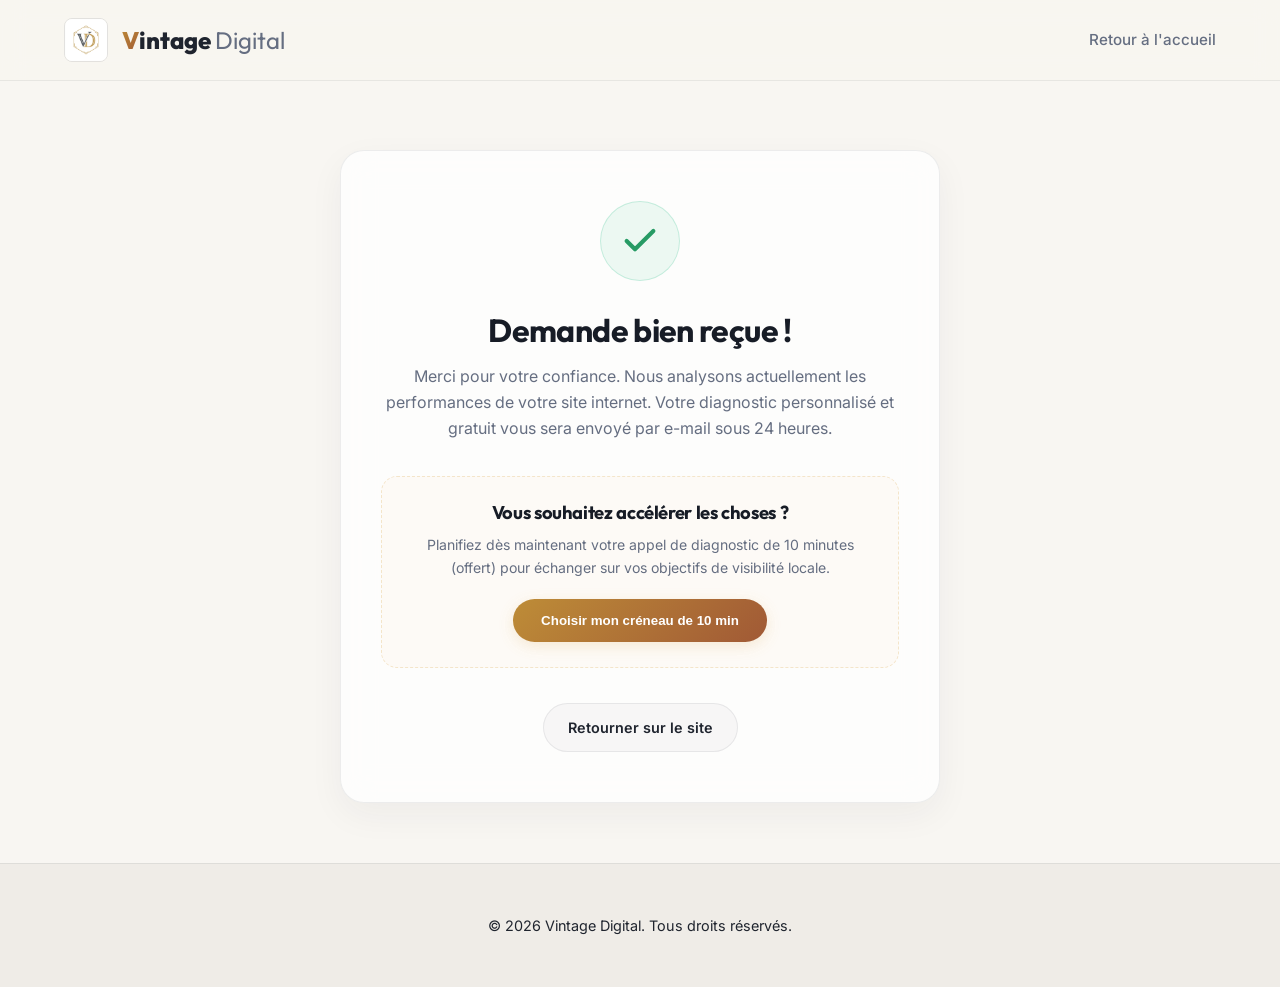
==== merci.html @ baa90aeb "Initial commit - Vintage Digital" ====
<!DOCTYPE html>
<html lang="fr">
<head>
    <meta charset="UTF-8">
    <meta name="viewport" content="width=device-width, initial-scale=1.0">
    <title>Merci pour votre demande — Vintage Digital</title>
    <link rel="preconnect" href="https://fonts.googleapis.com">
    <link rel="preconnect" href="https://fonts.gstatic.com" crossorigin>
    <link href="https://fonts.googleapis.com/css2?family=Inter:wght@300;400;500;600;700&family=Outfit:wght@400;500;600;700;800&display=swap" rel="stylesheet">
    <link rel="stylesheet" href="index.css">
    <style>
        .thankyou-container {
            max-width: 600px;
            margin: 150px auto 60px auto;
            padding: 50px 40px;
            background: var(--glass-bg);
            backdrop-filter: blur(16px);
            -webkit-backdrop-filter: blur(16px);
            border: 1px solid var(--glass-border);
            border-radius: 24px;
            box-shadow: var(--glass-shadow);
            text-align: center;
        }
        .success-icon {
            background: rgba(30, 185, 129, 0.08);
            border: 1px solid rgba(30, 185, 129, 0.2);
            color: var(--color-emerald);
            width: 80px;
            height: 80px;
            border-radius: 50%;
            display: flex;
            align-items: center;
            justify-content: center;
            margin: 0 auto 30px auto;
            animation: pulseSuccess 2s infinite;
        }
        @keyframes pulseSuccess {
            0% { box-shadow: 0 0 0 0 rgba(30, 185, 129, 0.4); }
            70% { box-shadow: 0 0 0 15px rgba(30, 185, 129, 0); }
            100% { box-shadow: 0 0 0 0 rgba(30, 185, 129, 0); }
        }
        .thankyou-title {
            font-size: 2rem;
            color: var(--color-slate-dark);
            margin-bottom: 15px;
        }
        .thankyou-text {
            color: var(--text-muted);
            font-size: 1rem;
            line-height: 1.6;
            margin-bottom: 35px;
        }
        .action-box {
            background: rgba(217, 167, 74, 0.03);
            border: 1px dashed rgba(217, 167, 74, 0.25);
            border-radius: 16px;
            padding: 25px;
            margin-bottom: 35px;
        }
        .action-box h3 {
            font-size: 1.15rem;
            color: var(--color-slate-dark);
            margin-bottom: 10px;
        }
        .action-box p {
            font-size: 0.88rem;
            color: var(--text-muted);
            margin-bottom: 20px;
        }
        .button-group {
            display: flex;
            flex-direction: column;
            gap: 15px;
            align-items: center;
        }
        @media (min-width: 576px) {
            .button-group {
                flex-direction: row;
                justify-content: center;
            }
        }
    </style>
</head>
<body>

    <!-- Header / Navigation -->
    <header class="main-header">
        <div class="container header-container">
            <a href="index.html" class="logo flex items-center">
                <img src="logo.png" alt="Vintage Digital Logo" class="header-logo">
                <div class="logo-text">
                    <span class="logo-brand"><span class="logo-accent">V</span>intage <span class="logo-sub">Digital</span></span>
                </div>
            </a>
            <nav class="main-nav">
                <a href="index.html" class="nav-link">Retour à l'accueil</a>
            </nav>
        </div>
    </header>

    <!-- Main Content -->
    <div class="container">
        <main class="thankyou-container">
            <div class="success-icon">
                <svg width="40" height="40" viewBox="0 0 24 24" fill="none" stroke="currentColor" stroke-width="2.5" stroke-linecap="round" stroke-linejoin="round" class="feather feather-check"><polyline points="20 6 9 17 4 12"></polyline></svg>
            </div>
            
            <h1 class="thankyou-title">Demande bien reçue !</h1>
            <p class="thankyou-text">
                Merci pour votre confiance. Nous analysons actuellement les performances de votre site internet. Votre diagnostic personnalisé et gratuit vous sera envoyé par e-mail sous 24 heures.
            </p>

            <div class="action-box">
                <h3>Vous souhaitez accélérer les choses ?</h3>
                <p>Planifiez dès maintenant votre appel de diagnostic de 10 minutes (offert) pour échanger sur vos objectifs de visibilité locale.</p>
                <button data-cal-link="vintage-digital-1aadmo/appel-decouverte-10-min" data-cal-config='{"theme":"light"}' class="btn-wow">Choisir mon créneau de 10 min</button>
            </div>

            <div class="button-group">
                <a href="index.html" class="btn-secondary" style="padding: 12px 24px; font-size: 0.9rem;">Retourner sur le site</a>
            </div>
        </main>
    </div>

    <!-- Footer -->
    <footer class="main-footer">
        <div class="container text-center">
            <p>&copy; 2026 Vintage Digital. Tous droits réservés.</p>
        </div>
    </footer>

    <!-- Cal.com JavaScript Overlay Setup -->
    <script type="text/javascript">
      (function (C, A, L) {
        let p = function (a, ar) { a.q.push(ar); };
        let d = C.document; C.Cal = C.Cal || function () {
          let cal = C.Cal; let ar = arguments;
          if (!cal.loaded) {
            cal.ns = {}; cal.q = cal.q || [];
            d.head.appendChild(d.createElement("script")).src = A;
            cal.loaded = true;
          }
          if (ar[0] === L) {
            const api = function () { p(api, arguments); };
            const namespace = ar[1];
            api.q = api.q || [];
            if (typeof namespace === "string") {
              cal.ns[namespace] = cal.ns[namespace] || api;
              p(cal.ns[namespace], ar);
              p(cal, ["initNamespace", namespace]);
            } else p(cal, ar);
            return;
          }
          p(cal, ar);
        };
      })(window, "https://app.cal.com/embed/embed.js", "init");
      
      Cal("init", { origin: "https://cal.com" });
      Cal("ui", {
        styles: {
          branding: {
            brandColor: "#bfa054"
          }
        }
      });
    </script>
</body>
</html>
---- index.css ----
/* ----------------------------------------------------
   VINTAGE DIGITAL — DESIGN SYSTEM & TOKENS (LUXURY SILK LIGHT)
------------------------------------------------------- */

:root {
    /* Color Tokens (HSL) - High-End Light Theme */
    --bg-main: hsl(40, 30%, 96%);      /* Crème de soie - Lumineux, chaleureux et rassurant */
    --bg-alt: hsl(40, 20%, 92%);       /* Sable doux pour les démarcations */
    --text-primary: hsl(220, 20%, 15%); /* Gris ardoise de luxe pour une lisibilité parfaite */
    --text-muted: hsl(220, 12%, 45%);   /* Gris ardoise atténué */
    
    --color-gold: hsl(38, 55%, 48%);    /* Or chaud brossé de prestige */
    --color-emerald: hsl(152, 60%, 38%); /* Vert Menthe - Performance / Succès */
    --color-slate-dark: hsl(220, 25%, 12%);
    
    --accent-gradient: linear-gradient(135deg, var(--color-gold) 0%, hsl(20, 50%, 42%) 100%); /* Or à Bronze */
    --accent-gradient-hover: linear-gradient(135deg, hsl(38, 65%, 52%) 0%, hsl(20, 60%, 46%) 100%);
    
    /* Spacing & Layout Tokens */
    --font-heading: 'Outfit', sans-serif;
    --font-body: 'Inter', sans-serif;
    
    /* Glossy Light Glassmorphism */
    --glass-bg: rgba(255, 255, 255, 0.75);
    --glass-border: rgba(30, 41, 59, 0.08);
    --glass-shadow: 0 12px 35px 0 rgba(30, 41, 59, 0.05);
}

/* Reset & Base Styles */
* {
    margin: 0;
    padding: 0;
    box-sizing: border-box;
}

html {
    scroll-behavior: smooth;
    font-size: 16px;
}

body {
    background-color: var(--bg-main);
    color: var(--text-primary);
    font-family: var(--font-body);
    line-height: 1.6;
    overflow-x: hidden;
}

.container {
    width: 100%;
    max-width: 1200px;
    margin: 0 auto;
    padding: 0 24px;
}

a {
    color: inherit;
    text-decoration: none;
}

/* Typography elements */
h1, h2, h3, h4 {
    font-family: var(--font-heading);
    font-weight: 700;
    letter-spacing: -0.02em;
    line-height: 1.2;
}

.gradient-text {
    background: var(--accent-gradient);
    -webkit-background-clip: text;
    -webkit-text-fill-color: transparent;
    background-clip: text;
}

/* Glow Orbs in background (Warm Gold decorative lights) */
.glow-orb {
    position: absolute;
    width: 450px;
    height: 450px;
    border-radius: 50%;
    filter: blur(160px);
    opacity: 0.1; /* Lumière diffuse discrète */
    z-index: 0;
    pointer-events: none;
}

.orb-1 {
    top: 15%;
    right: 5%;
    background-color: var(--color-gold);
}

.orb-2 {
    top: 40%;
    left: -10%;
    background-color: var(--color-gold);
}

/* Helper spacing utility */
.section {
    padding: 100px 0;
    position: relative;
    scroll-margin-top: 80px;
}

.bg-alt {
    background-color: var(--bg-alt);
}

.text-center {
    text-align: center;
}

.mb-30 {
    margin-bottom: 30px;
}

.mb-50 {
    margin-bottom: 50px;
}

.mt-10 {
    margin-top: 10px;
}

.mt-20 {
    margin-top: 20px;
}

.font-bold {
    font-weight: 700;
}

.text-indigo {
    color: var(--color-gold);
}

.text-emerald {
    color: var(--color-emerald);
}

.max-w-3xl {
    max-width: 768px;
    margin: 0 auto;
}

.max-w-xl {
    max-width: 550px;
    margin: 0 auto;
}

.hidden {
    display: none !important;
}

.w-full {
    width: 100%;
}

/* ----------------------------------------------------
   COMPONENTS
------------------------------------------------------- */

/* Glassmorphism Card base */
.glass-card {
    background: var(--glass-bg);
    backdrop-filter: blur(16px);
    -webkit-backdrop-filter: blur(16px);
    border: 1px solid var(--glass-border);
    border-radius: 20px;
    padding: 30px;
    box-shadow: var(--glass-shadow);
    transition: all 0.4s cubic-bezier(0.4, 0, 0.2, 1);
}

/* Buttons */
.btn-wow {
    background: var(--accent-gradient);
    color: #ffffff;
    font-weight: 600;
    padding: 14px 28px;
    border: none;
    border-radius: 9999px;
    cursor: pointer;
    display: inline-block;
    transition: transform 0.2s ease, box-shadow 0.2s ease;
    box-shadow: 0 4px 15px rgba(217, 167, 74, 0.2);
}

.btn-wow:hover {
    transform: translateY(-2px);
    box-shadow: 0 8px 25px rgba(217, 167, 74, 0.35);
}

.btn-wow:active {
    transform: translateY(0);
}

.btn-secondary {
    background: rgba(30, 41, 59, 0.03);
    color: var(--text-primary);
    font-weight: 600;
    padding: 14px 28px;
    border: 1px solid var(--glass-border);
    border-radius: 9999px;
    cursor: pointer;
    display: inline-block;
    transition: all 0.2s ease;
}

.btn-secondary:hover {
    background: rgba(30, 41, 59, 0.06);
    border-color: rgba(30, 41, 59, 0.18);
}

/* Grid Layouts */
.grid {
    display: grid;
    gap: 30px;
}

.grid-3 {
    grid-template-columns: repeat(auto-fit, minmax(300px, 1fr));
}

.grid-2-equal {
    grid-template-columns: 1fr;
}

@media (min-width: 768px) {
    .grid-2-equal {
        grid-template-columns: repeat(2, 1fr);
    }
}

.items-center {
    align-items: center;
}

/* ----------------------------------------------------
   HEADER & NAVIGATION
------------------------------------------------------- */

.main-header {
    position: fixed;
    top: 0;
    left: 0;
    width: 100%;
    z-index: 100;
    background: rgba(248, 246, 240, 0.85); /* Crème chaud transparent */
    backdrop-filter: blur(12px);
    -webkit-backdrop-filter: blur(12px);
    border-bottom: 1px solid var(--glass-border);
    padding: 18px 0;
}

.header-container {
    display: flex;
    justify-content: space-between;
    align-items: center;
}

.logo {
    display: flex;
    align-items: center;
    gap: 14px;
}

.header-logo {
    height: 44px;
    width: auto;
    border-radius: 8px;
    border: 1px solid rgba(30, 41, 59, 0.1);
}

.logo-text {
    display: flex;
    flex-direction: column;
    line-height: 1.1;
}

.logo-brand {
    font-family: var(--font-heading);
    font-size: 1.5rem;
    font-weight: 800;
    color: var(--text-primary);
}

.logo-accent {
    color: var(--color-gold);
    background: var(--accent-gradient);
    -webkit-background-clip: text;
    -webkit-text-fill-color: transparent;
}

.logo-sub {
    font-weight: 400;
    color: var(--text-muted);
}

.logo-slogan {
    font-family: var(--font-body);
    font-size: 0.65rem;
    font-weight: 500;
    color: var(--text-muted);
    letter-spacing: 0.03em;
    margin-top: 3px;
    display: none;
}

@media (min-width: 576px) {
    .logo-slogan {
        display: block;
    }
}

.main-nav {
    display: none;
    gap: 30px;
    align-items: center;
}

.nav-link {
    font-size: 0.95rem;
    font-weight: 500;
    color: var(--text-muted);
    transition: color 0.2s ease;
}

.nav-link:hover {
    color: var(--text-primary);
}

.btn-nav {
    padding: 8px 18px;
    font-size: 0.9rem;
}

.menu-toggle {
    background: none;
    border: none;
    color: var(--text-primary);
    cursor: pointer;
}

@media (min-width: 992px) {
    .main-nav {
        display: flex;
    }
    .menu-toggle {
        display: none;
    }
}

/* Mobile Nav Active State */
.main-nav.active {
    display: flex;
    flex-direction: column;
    position: absolute;
    top: 100%;
    left: 0;
    width: 100%;
    background-color: var(--bg-main);
    padding: 30px;
    border-bottom: 1px solid var(--glass-border);
    animation: slideDown 0.3s ease forwards;
}

@keyframes slideDown {
    from { transform: translateY(-10px); opacity: 0; }
    to { transform: translateY(0); opacity: 1; }
}

/* ----------------------------------------------------
   HERO SECTION
------------------------------------------------------- */

.hero-section {
    padding: 160px 0 100px 0;
    min-height: 100vh;
    display: flex;
    align-items: center;
    position: relative;
}

.hero-container {
    display: grid;
    grid-template-columns: 1fr;
    gap: 50px;
    align-items: center;
}

@media (min-width: 992px) {
    .hero-container {
        grid-template-columns: 1.2fr 0.8fr;
    }
}

.badge {
    background: rgba(217, 167, 74, 0.08);
    color: var(--color-gold);
    font-weight: 600;
    padding: 6px 14px;
    border-radius: 999px;
    display: inline-block;
    font-size: 0.85rem;
    letter-spacing: 0.05em;
    text-transform: uppercase;
    border: 1px solid rgba(217, 167, 74, 0.25);
    margin-bottom: 20px;
}

.hero-title {
    font-size: 2.8rem;
    line-height: 1.1;
    margin-bottom: 25px;
    color: var(--color-slate-dark);
}

@media (min-width: 768px) {
    .hero-title {
        font-size: 3.6rem;
    }
}

.hero-description {
    font-size: 1.15rem;
    color: var(--text-muted);
    margin-bottom: 35px;
    max-width: 600px;
}

.hero-actions {
    display: flex;
    gap: 15px;
    flex-wrap: wrap;
}

/* Floating Animations */
.animate-float {
    animation: float 6s ease-in-out infinite;
}

.animate-float-delayed {
    animation: float 6s ease-in-out infinite;
    animation-delay: 3s;
}

@keyframes float {
    0% { transform: translateY(0px); }
    50% { transform: translateY(-12px); }
    100% { transform: translateY(0px); }
}

.hero-visual {
    position: relative;
}

.visual-card {
    border-radius: 20px;
    overflow: hidden;
    padding: 0;
    border-color: rgba(30, 41, 59, 0.1);
}

.visual-card-header {
    background: rgba(30, 41, 59, 0.02);
    border-bottom: 1px solid var(--glass-border);
    padding: 10px 16px;
    display: flex;
    align-items: center;
    gap: 8px;
}

.dot {
    width: 10px;
    height: 10px;
    border-radius: 50%;
}

.dot.red { background-color: #ff5f56; }
.dot.yellow { background-color: #ffbd2e; }
.dot.green { background-color: #27c93f; }

.url {
    font-family: var(--font-body);
    font-size: 0.8rem;
    color: var(--text-muted);
    margin-left: auto;
    margin-right: auto;
}

.visual-card-body {
    padding: 40px;
    display: flex;
    flex-direction: column;
    align-items: center;
    gap: 30px;
}

/* Circular Chart Animation */
.performance-circle {
    display: flex;
    flex-direction: column;
    align-items: center;
    gap: 12px;
}

.circular-chart {
    display: block;
    width: 140px;
    height: 140px;
}

.circle-bg {
    fill: none;
    stroke: rgba(30, 41, 59, 0.04);
    stroke-width: 2.8;
}

.circle {
    fill: none;
    stroke-width: 2.8;
    stroke-linecap: round;
    animation: progress 2s ease-out forwards;
}

@keyframes progress {
    0% { stroke-dasharray: 0 100; }
}

.circular-chart.emerald .circle {
    stroke: var(--color-emerald);
}

.percentage {
    fill: var(--text-primary);
    font-family: var(--font-heading);
    font-size: 0.55rem;
    font-weight: 800;
    text-anchor: middle;
}

.label {
    font-size: 0.9rem;
    font-weight: 600;
    letter-spacing: 0.05em;
    color: var(--color-emerald);
    text-transform: uppercase;
}

.mockup-content {
    width: 100%;
    display: flex;
    flex-direction: column;
    align-items: center;
    gap: 10px;
}

.line {
    height: 6px;
    background: rgba(30, 41, 59, 0.04);
    border-radius: 99px;
}

.line.short { width: 40%; }
.line.medium { width: 70%; }
.line.long { width: 90%; }

.badge-mini {
    background: rgba(30, 185, 129, 0.08);
    color: var(--color-emerald);
    border: 1px solid rgba(30, 185, 129, 0.2);
    padding: 4px 10px;
    font-size: 0.75rem;
    border-radius: 99px;
    font-weight: 700;
    margin-top: 10px;
}

.badge-step {
    background: rgba(217, 167, 74, 0.1);
    color: var(--color-gold);
    border: 1px solid rgba(217, 167, 74, 0.2);
    padding: 4px 12px;
    font-size: 0.75rem;
    border-radius: 99px;
    font-weight: 700;
    margin-bottom: 15px;
    width: fit-content;
}

.badge-step-light {
    background: rgba(255, 255, 255, 0.2);
    color: #ffffff;
    border: 1px solid rgba(255, 255, 255, 0.4);
    padding: 4px 12px;
    font-size: 0.75rem;
    border-radius: 99px;
    font-weight: 700;
    margin-bottom: 15px;
    margin-top: 10px;
    width: fit-content;
}

/* Floating Logo Widget */
.logo-widget {
    position: absolute;
    bottom: -20px;
    left: -20px;
    padding: 16px 20px;
    border-color: rgba(30, 41, 59, 0.1);
}

.logo-widget-inner {
    display: flex;
    align-items: center;
    gap: 12px;
}

.logo-widget-inner h4 {
    font-size: 1rem;
    font-weight: 600;
}

.logo-widget-inner p {
    font-size: 0.75rem;
    color: var(--text-muted);
}

.icon-pulse {
    background: rgba(217, 167, 74, 0.1);
    border-radius: 12px;
    padding: 10px;
    display: flex;
    align-items: center;
    justify-content: center;
    color: var(--color-gold);
    animation: pulse 2s infinite;
}

@keyframes pulse {
    0% { box-shadow: 0 0 0 0 rgba(217, 167, 74, 0.4); }
    70% { box-shadow: 0 0 0 10px rgba(217, 167, 74, 0); }
    100% { box-shadow: 0 0 0 0 rgba(217, 167, 74, 0); }
}

/* ----------------------------------------------------
   ABOUT / VISION SECTION
------------------------------------------------------- */

.section-title {
    font-size: 2.2rem;
    margin-bottom: 20px;
    color: var(--color-slate-dark);
}

@media (min-width: 768px) {
    .section-title {
        font-size: 3rem;
    }
}

.section-subtitle {
    font-size: 1.15rem;
    color: var(--text-muted);
    line-height: 1.8;
}

.section-description {
    font-size: 1.1rem;
    color: var(--text-muted);
    margin-bottom: 20px;
}

/* ----------------------------------------------------
   FEATURES
------------------------------------------------------- */

.feature-card {
    border-radius: 20px;
}

.feature-card:hover {
    transform: translateY(-8px);
    border-color: rgba(30, 41, 59, 0.15);
    box-shadow: 0 12px 30px rgba(30, 41, 59, 0.04);
}

.feature-icon {
    width: 50px;
    height: 50px;
    border-radius: 14px;
    background: rgba(30, 41, 59, 0.02);
    border: 1px solid var(--glass-border);
    display: flex;
    align-items: center;
    justify-content: center;
    margin-bottom: 25px;
}

.feature-card h3 {
    margin-bottom: 15px;
    font-size: 1.3rem;
}

.feature-card p {
    color: var(--text-muted);
    font-size: 0.95rem;
}

/* ----------------------------------------------------
   CALCULATOR SECTION
------------------------------------------------------- */

.calc-card {
    border-radius: 24px;
    border-color: rgba(30, 41, 59, 0.12);
}

.calc-card h3 {
    font-size: 1.5rem;
    margin-bottom: 20px;
}

.calc-tabs {
    display: flex;
    gap: 10px;
    margin-bottom: 25px;
    border-bottom: 1px solid var(--glass-border);
    padding-bottom: 15px;
}

.calc-tab-btn {
    flex: 1;
    background: rgba(30, 41, 59, 0.02);
    border: 1px solid var(--glass-border);
    padding: 10px 15px;
    border-radius: 10px;
    font-family: var(--font-heading);
    font-size: 0.9rem;
    font-weight: 600;
    cursor: pointer;
    color: var(--text-muted);
    transition: all 0.3s ease;
}

.calc-tab-btn:hover {
    background: rgba(30, 41, 59, 0.05);
    color: var(--text-primary);
}

.calc-tab-btn.active {
    background: var(--accent-gradient);
    color: #ffffff;
    border-color: transparent;
    box-shadow: 0 4px 12px rgba(217, 167, 74, 0.15);
}

.calc-input-group {
    margin-bottom: 25px;
}

.calc-input-group label {
    display: block;
    margin-bottom: 10px;
    font-size: 0.95rem;
    display: flex;
    justify-content: space-between;
}

input[type=range] {
    -webkit-appearance: none;
    width: 100%;
    background: transparent;
}

input[type=range]:focus {
    outline: none;
}

input[type=range]::-webkit-slider-runnable-track {
    width: 100%;
    height: 8px;
    cursor: pointer;
    background: rgba(30, 41, 59, 0.05);
    border-radius: 99px;
}

input[type=range]::-webkit-slider-thumb {
    height: 20px;
    width: 20px;
    border-radius: 50%;
    background: var(--color-gold);
    cursor: pointer;
    -webkit-appearance: none;
    margin-top: -6px;
    box-shadow: 0 2px 8px rgba(217, 167, 74, 0.3);
    transition: background-color 0.15s ease;
}

input[type=range]::-webkit-slider-thumb:hover {
    background: hsl(38, 65%, 55%);
}

.range-hint {
    display: block;
    font-size: 0.8rem;
    color: var(--text-muted);
    margin-top: 6px;
}

.calc-result {
    background: rgba(30, 41, 59, 0.01);
    border: 1px dashed rgba(30, 41, 59, 0.15);
    border-radius: 16px;
    padding: 24px;
    text-align: center;
    margin-top: 30px;
}

.result-label {
    display: block;
    font-size: 0.9rem;
    color: var(--text-muted);
    margin-bottom: 6px;
}

.result-value {
    display: block;
    font-family: var(--font-heading);
    font-size: 2rem;
    font-weight: 800;
    color: var(--color-gold);
    margin-bottom: 10px;
}

.result-note {
    font-size: 0.85rem;
    color: var(--color-emerald);
}

/* ----------------------------------------------------
   PRICING
------------------------------------------------------- */

.pricing-card {
    border-radius: 24px;
    display: flex;
    flex-direction: column;
    justify-content: space-between;
}

.pricing-card.featured {
    border-color: var(--color-gold);
    box-shadow: 0 15px 40px rgba(217, 167, 74, 0.08);
    position: relative;
    transform: scale(1.02);
}

.popular-badge {
    position: absolute;
    top: -15px;
    left: 50%;
    transform: translateX(-50%);
    background: var(--color-gold);
    color: #ffffff;
    font-size: 0.75rem;
    font-weight: 700;
    padding: 4px 14px;
    border-radius: 99px;
    text-transform: uppercase;
    letter-spacing: 0.05em;
}

.plan-header {
    margin-bottom: 30px;
}

.plan-header h4 {
    font-size: 1.4rem;
    margin-bottom: 10px;
}

.price {
    font-family: var(--font-heading);
    font-size: 2.2rem;
    font-weight: 800;
    margin-bottom: 10px;
}

.period {
    font-size: 0.9rem;
    font-weight: 400;
    color: var(--text-muted);
}

.plan-desc {
    font-size: 0.9rem;
    color: var(--text-muted);
}

.plan-features {
    margin-bottom: 35px;
}

.plan-features ul {
    list-style: none;
}

.plan-features li {
    margin-bottom: 12px;
    font-size: 0.95rem;
    display: flex;
    align-items: center;
    gap: 10px;
}

.check {
    color: var(--color-emerald);
    font-weight: 700;
}

/* ----------------------------------------------------
   CONTACT FORM
------------------------------------------------------- */

.contact-card {
    border-radius: 24px;
    border-color: rgba(30, 41, 59, 0.12);
}

.form-group {
    margin-bottom: 20px;
}

.form-group label {
    display: block;
    font-size: 0.9rem;
    margin-bottom: 8px;
    color: var(--text-muted);
}

.form-group input, .form-group textarea {
    width: 100%;
    background: rgba(30, 41, 59, 0.01);
    border: 1px solid var(--glass-border);
    border-radius: 12px;
    padding: 12px 16px;
    color: var(--text-primary);
    font-family: var(--font-body);
    font-size: 1rem;
    transition: border-color 0.2s ease, background-color 0.2s ease;
}

.form-group input:focus, .form-group textarea:focus {
    outline: none;
    border-color: var(--color-gold);
    background-color: rgba(30, 41, 59, 0.03);
}

/* ----------------------------------------------------
   FOOTER
------------------------------------------------------- */

.main-footer {
    border-top: 1px solid var(--glass-border);
    padding: 50px 0;
    background-color: var(--bg-alt);
    font-size: 0.9rem;
}
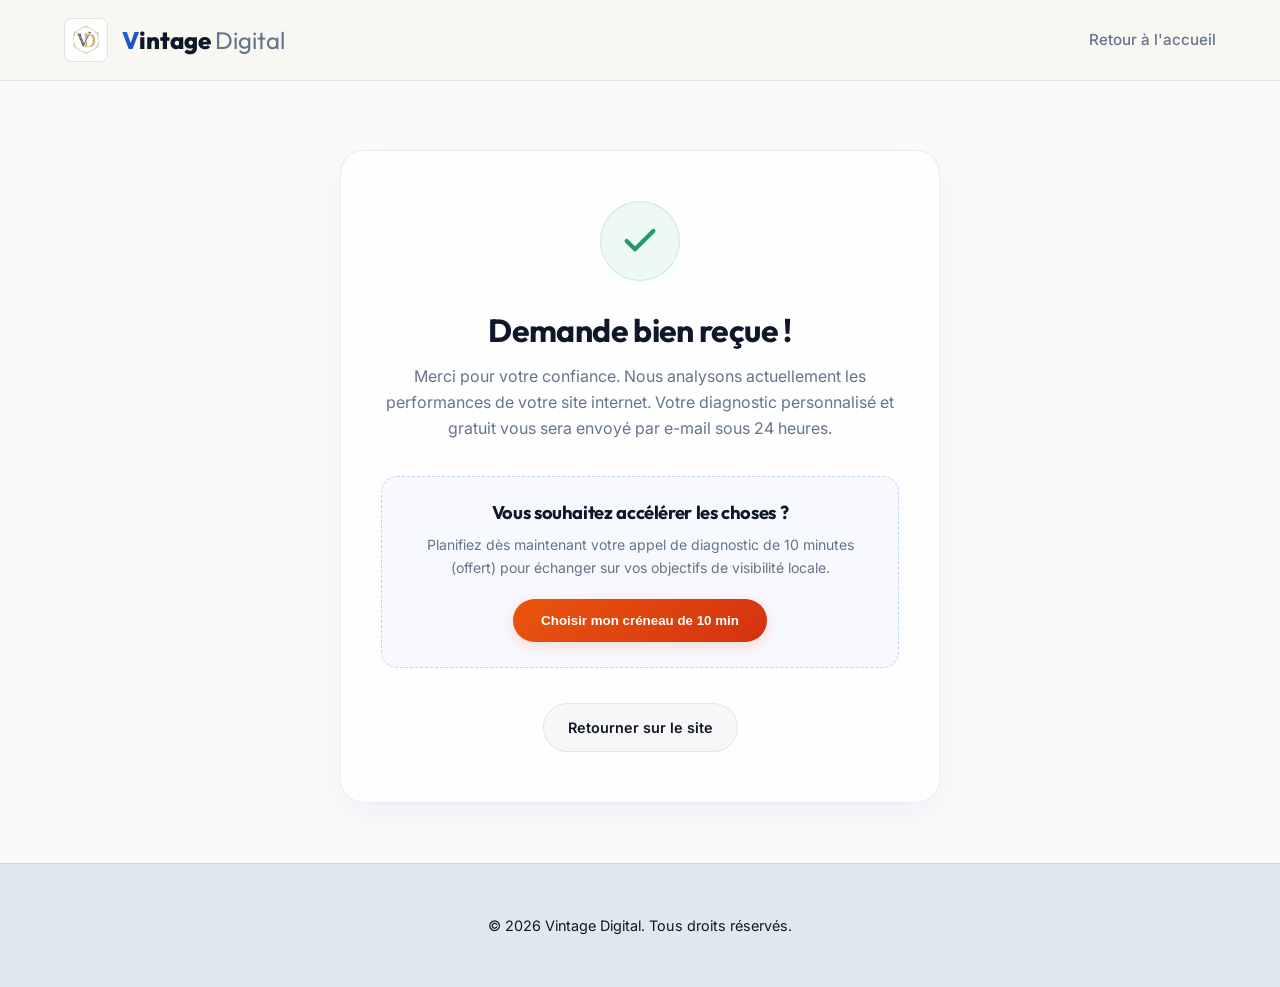
==== commit 4546bb9f: "Pivot branding to Tech-Artisan theme (Cobalt & Orange) and add FAQ & Testimonial components" ====
--- a/merci.html
+++ b/merci.html
@@ -51,8 +51,8 @@
             margin-bottom: 35px;
         }
         .action-box {
-            background: rgba(217, 167, 74, 0.03);
-            border: 1px dashed rgba(217, 167, 74, 0.25);
+            background: rgba(37, 99, 235, 0.03);
+            border: 1px dashed rgba(37, 99, 235, 0.25);
             border-radius: 16px;
             padding: 25px;
             margin-bottom: 35px;
@@ -159,7 +159,7 @@
       Cal("ui", {
         styles: {
           branding: {
-            brandColor: "#bfa054"
+            brandColor: "#2563eb"
           }
         }
       });
--- a/index.css
+++ b/index.css
@@ -3,27 +3,31 @@
 ------------------------------------------------------- */
 
 :root {
-    /* Color Tokens (HSL) - High-End Light Theme */
-    --bg-main: hsl(40, 30%, 96%);      /* Crème de soie - Lumineux, chaleureux et rassurant */
-    --bg-alt: hsl(40, 20%, 92%);       /* Sable doux pour les démarcations */
-    --text-primary: hsl(220, 20%, 15%); /* Gris ardoise de luxe pour une lisibilité parfaite */
-    --text-muted: hsl(220, 12%, 45%);   /* Gris ardoise atténué */
+    /* Color Tokens (HSL) - Tech-Artisan Premium Light Theme */
+    --bg-main: hsl(210, 40%, 98%);      /* Blanc de Glace / Ice White */
+    --bg-alt: hsl(214, 32%, 91%);       /* Gris Aluminium / Aluminum Gray */
+    --text-primary: hsl(222, 47%, 11%); /* Bleu Obsidienne / Obsidian Blue */
+    --text-muted: hsl(215, 16%, 47%);   /* Gris d'Acier atténué */
     
-    --color-gold: hsl(38, 55%, 48%);    /* Or chaud brossé de prestige */
-    --color-emerald: hsl(152, 60%, 38%); /* Vert Menthe - Performance / Succès */
-    --color-slate-dark: hsl(220, 25%, 12%);
+    --color-gold: hsl(221, 83%, 53%);    /* Bleu Cobalt (anciennement color-gold pour compatibilité de classes, mais bleu désormais) */
+    --color-orange: hsl(20, 90%, 48%);  /* Orange Ambre pour les actions */
+    --color-emerald: hsl(152, 60%, 38%); /* Vert Menthe - Vitesse / Validation */
+    --color-slate-dark: hsl(222, 47%, 11%);
     
-    --accent-gradient: linear-gradient(135deg, var(--color-gold) 0%, hsl(20, 50%, 42%) 100%); /* Or à Bronze */
-    --accent-gradient-hover: linear-gradient(135deg, hsl(38, 65%, 52%) 0%, hsl(20, 60%, 46%) 100%);
+    --accent-gradient: linear-gradient(135deg, var(--color-gold) 0%, hsl(221, 70%, 40%) 100%); /* Dégradé de Bleus Cobalt */
+    --accent-gradient-hover: linear-gradient(135deg, hsl(221, 90%, 60%) 0%, hsl(221, 80%, 45%) 100%);
     
+    --orange-gradient: linear-gradient(135deg, var(--color-orange) 0%, hsl(10, 85%, 45%) 100%); /* Dégradé Orange Ambre */
+    --orange-gradient-hover: linear-gradient(135deg, hsl(20, 95%, 55%) 0%, hsl(10, 90%, 50%) 100%);
+
     /* Spacing & Layout Tokens */
     --font-heading: 'Outfit', sans-serif;
     --font-body: 'Inter', sans-serif;
     
     /* Glossy Light Glassmorphism */
-    --glass-bg: rgba(255, 255, 255, 0.75);
-    --glass-border: rgba(30, 41, 59, 0.08);
-    --glass-shadow: 0 12px 35px 0 rgba(30, 41, 59, 0.05);
+    --glass-bg: rgba(255, 255, 255, 0.82);
+    --glass-border: rgba(15, 23, 42, 0.08);
+    --glass-shadow: 0 12px 35px 0 rgba(15, 23, 42, 0.04);
 }
 
 /* Reset & Base Styles */
@@ -94,7 +98,7 @@
 .orb-2 {
     top: 40%;
     left: -10%;
-    background-color: var(--color-gold);
+    background-color: var(--color-orange);
 }
 
 /* Helper spacing utility */
@@ -176,7 +180,7 @@
 
 /* Buttons */
 .btn-wow {
-    background: var(--accent-gradient);
+    background: var(--orange-gradient);
     color: #ffffff;
     font-weight: 600;
     padding: 14px 28px;
@@ -185,12 +189,12 @@
     cursor: pointer;
     display: inline-block;
     transition: transform 0.2s ease, box-shadow 0.2s ease;
-    box-shadow: 0 4px 15px rgba(217, 167, 74, 0.2);
+    box-shadow: 0 4px 15px rgba(234, 88, 12, 0.2);
 }
 
 .btn-wow:hover {
     transform: translateY(-2px);
-    box-shadow: 0 8px 25px rgba(217, 167, 74, 0.35);
+    box-shadow: 0 8px 25px rgba(234, 88, 12, 0.35);
 }
 
 .btn-wow:active {
@@ -970,3 +974,178 @@
     background-color: var(--bg-alt);
     font-size: 0.9rem;
 }
+
+/* ----------------------------------------------------
+   FAQ SECTION (ACCORDIONS)
+------------------------------------------------------- */
+
+.faq-container {
+    max-width: 800px;
+    margin: 0 auto;
+}
+
+.faq-item {
+    border-bottom: 1px solid var(--glass-border);
+    padding: 20px 0;
+}
+
+.faq-question {
+    display: flex;
+    justify-content: space-between;
+    align-items: center;
+    width: 100%;
+    background: none;
+    border: none;
+    text-align: left;
+    font-family: var(--font-heading);
+    font-size: 1.15rem;
+    font-weight: 600;
+    color: var(--color-slate-dark);
+    cursor: pointer;
+    padding: 10px 0;
+    transition: color 0.3s ease;
+}
+
+.faq-question:hover {
+    color: var(--color-gold);
+}
+
+.faq-answer {
+    max-height: 0;
+    overflow: hidden;
+    transition: max-height 0.3s ease-out, padding 0.3s ease;
+    color: var(--text-muted);
+    font-size: 0.95rem;
+    line-height: 1.6;
+    padding-right: 30px;
+}
+
+.faq-item.active .faq-answer {
+    padding-top: 10px;
+    padding-bottom: 10px;
+}
+
+.faq-icon {
+    transition: transform 0.3s ease;
+    color: var(--color-gold);
+}
+
+.faq-item.active .faq-icon {
+    transform: rotate(45deg);
+}
+
+/* ----------------------------------------------------
+   TESTIMONIALS (CAROUSEL)
+------------------------------------------------------- */
+
+.testimonials-section {
+    position: relative;
+    overflow: hidden;
+}
+
+.testimonials-container {
+    max-width: 800px;
+    margin: 0 auto;
+    position: relative;
+    padding: 20px 0;
+}
+
+.testimonial-track {
+    display: flex;
+    transition: transform 0.5s cubic-bezier(0.4, 0, 0.2, 1);
+    width: 100%;
+}
+
+.testimonial-slide {
+    min-width: 100%;
+    opacity: 0;
+    transition: opacity 0.5s ease;
+    padding: 0 10px;
+}
+
+.testimonial-slide.active {
+    opacity: 1;
+}
+
+.testimonial-card {
+    text-align: center;
+    padding: 40px 30px;
+    background: var(--glass-bg);
+    border: 1px solid var(--glass-border);
+    border-radius: 24px;
+    box-shadow: var(--glass-shadow);
+}
+
+.testimonial-quote {
+    font-family: var(--font-body);
+    font-size: 1.2rem;
+    font-style: italic;
+    color: var(--color-slate-dark);
+    line-height: 1.7;
+    margin-bottom: 25px;
+    position: relative;
+}
+
+.testimonial-author {
+    font-family: var(--font-heading);
+    font-weight: 700;
+    font-size: 1.1rem;
+    color: var(--color-gold);
+}
+
+.testimonial-company {
+    font-size: 0.85rem;
+    color: var(--text-muted);
+    margin-top: 4px;
+}
+
+.carousel-controls {
+    display: flex;
+    justify-content: center;
+    align-items: center;
+    gap: 20px;
+    margin-top: 30px;
+}
+
+.carousel-btn {
+    background: var(--glass-bg);
+    border: 1px solid var(--glass-border);
+    color: var(--color-slate-dark);
+    width: 44px;
+    height: 44px;
+    border-radius: 50%;
+    cursor: pointer;
+    display: flex;
+    align-items: center;
+    justify-content: center;
+    box-shadow: var(--glass-shadow);
+    transition: all 0.2s ease;
+}
+
+.carousel-btn:hover {
+    background: var(--color-gold);
+    color: #ffffff;
+    border-color: transparent;
+    transform: scale(1.05);
+}
+
+.carousel-dots {
+    display: flex;
+    gap: 8px;
+}
+
+.carousel-dot {
+    width: 8px;
+    height: 8px;
+    border-radius: 50%;
+    background: var(--glass-border);
+    cursor: pointer;
+    transition: all 0.3s ease;
+}
+
+.carousel-dot.active {
+    background: var(--color-gold);
+    width: 20px;
+    border-radius: 99px;
+}
+
